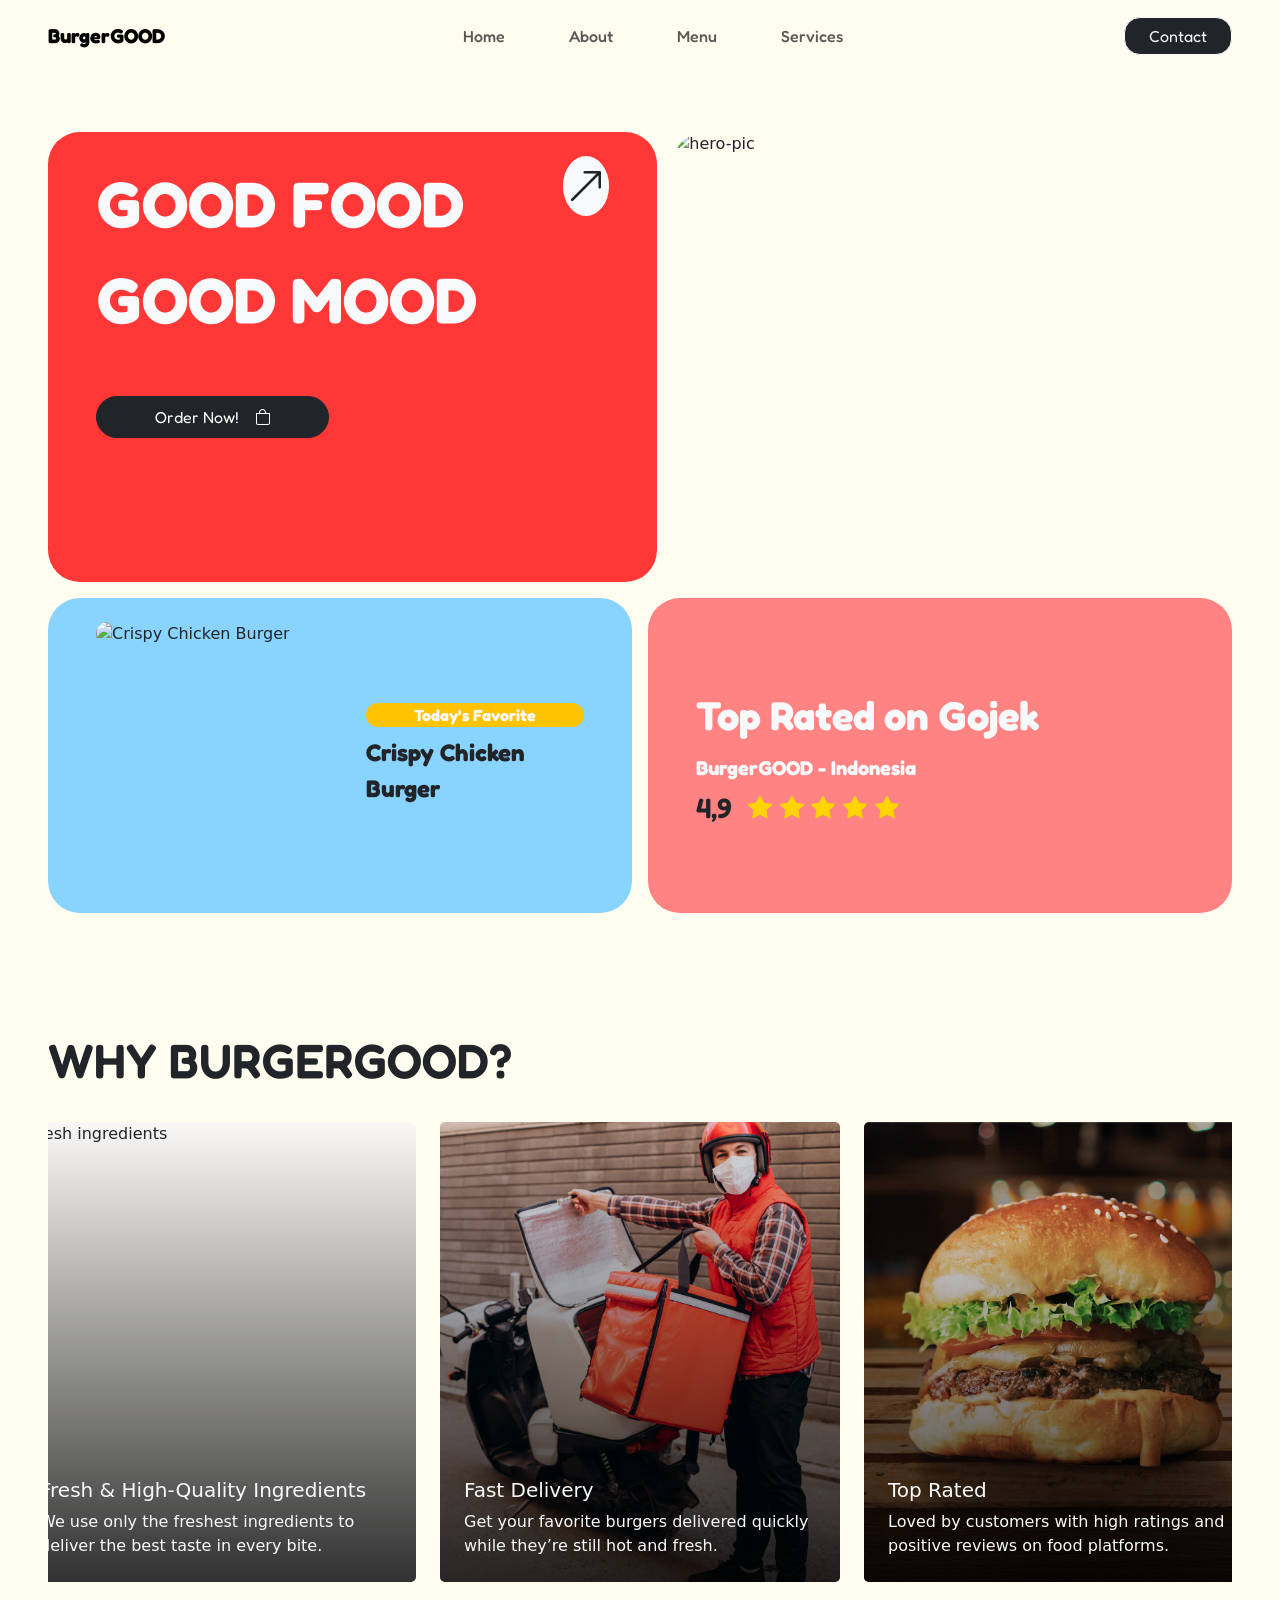
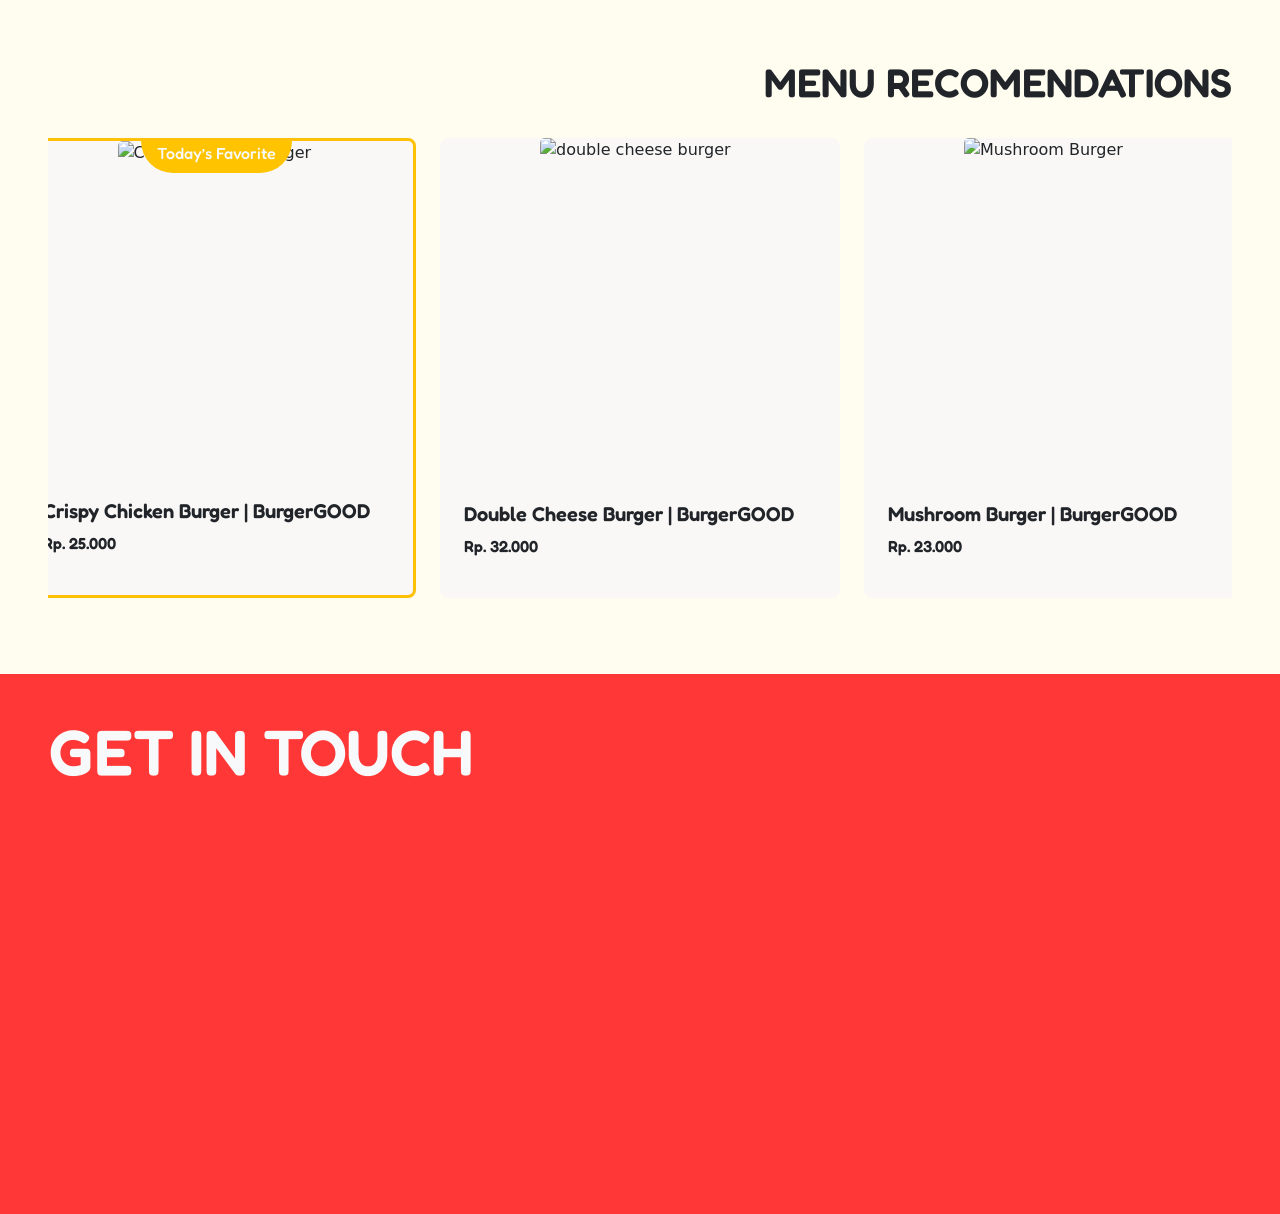
==== index.html @ fe1e9786 "first commit" ====
<!doctype html>
<html lang="en">
  <head>
    <meta charset="UTF-8" />
    <meta name="viewport" content="width=device-width, initial-scale=1.0" />
    <title>BurgerGOOD</title>
    <link rel="preconnect" href="https://fonts.googleapis.com" />
    <link rel="preconnect" href="https://fonts.gstatic.com" crossorigin />
    <link
      href="https://fonts.googleapis.com/css2?family=Fredoka:wght@300..700&display=swap"
      rel="stylesheet"
    />
    <link rel="stylesheet" href="assets/css/bootstrap.css" />
    <link rel="stylesheet" href="assets/styles.css" />
    <link rel="stylesheet" href="assets/bootstrap-icons/bootstrap-icons.css" />
  </head>
  <body class="bg-cream">
    <!-- NAV -->
    <nav class="navbar navbar-expand-lg">
      <div class="container-fluid px-4 px-lg-5 py-2">
        <a class="navbar-brand fredoka-font-bold" href="index.html"
          >BurgerGOOD</a
        >
        <button
          class="navbar-toggler"
          type="button"
          data-bs-toggle="collapse"
          data-bs-target="#navbarSupportedContent"
          aria-controls="navbarSupportedContent"
          aria-expanded="false"
          aria-label="Toggle navigation"
        >
          <span class="navbar-toggler-icon"></span>
        </button>
        <div
          class="collapse navbar-collapse fredoka-font d-lg-flex justify-content-center align-items-center"
          id="navbarSupportedContent"
        >
          <ul
            class="navbar-nav mb-2 mb-lg-0 gap-2 gap-lg-5 px-3 px-lg-0 py-3 py-lg-0"
          >
            <li class="nav-item">
              <a class="nav-link" href="#">Home</a>
            </li>
            <li class="nav-item">
              <a class="nav-link" href="#">About</a>
            </li>
            <li class="nav-item">
              <a class="nav-link" href="#">Menu</a>
            </li>
            <li class="nav-item">
              <a class="nav-link" href="#">Services</a>
            </li>
          </ul>
          <div class="fredoka-font d-lg-none">
            <button class="w-100 btn btn-dark btn-outline-light rounded-4 px-4">
              Contact
            </button>
          </div>
        </div>
        <div class="d-none d-lg-block fredoka-font">
          <button class="btn btn-dark btn-outline-light rounded-4 px-4">
            Contact
          </button>
        </div>
      </div>
    </nav>

    <!-- Hero Section -->
    <section
      class="hero-section w-100 px-4 px-lg-5 py-2 py-md-4 py-lg-0 d-flex justify-content-center align-items-center"
    >
      <div
        class="h-100 w-100 d-flex flex-column justify-content-center align-items-center gap-3"
      >
        <div
          class="h-50 w-100 d-flex justify-content-center align-items-center gap-3"
        >
          <div
            class="h-100 w-100 d-flex justify-content-center align-items-center align-items-lg-start bg-orange rounded-5 py-4 px-4 px-lg-5 fredoka-font-bold text-light"
          >
            <div class="w-100 d-flex flex-column">
              <p class="big-font m-0">GOOD FOOD</p>
              <p class="big-font m-0">GOOD MOOD</p>
              <a href="#" class="mt-5 link-underline link-underline-opacity-0">
                <button
                  class="btn btn-dark rounded-5 w-50 py-2 d-flex justify-content-center align-items-center gap-3"
                >
                  Order Now! <i class="bi bi-bag"></i>
                </button>
              </a>
            </div>
            <div class="d-lg-flex flex-column d-none" style="width: 10%">
              <span
                class="fs-1 w-100 h-25 bg-light text-dark d-flex justify-content-center align-items-center rounded-circle fw-bold"
              >
                <i class="bi bi-arrow-up-right"></i>
              </span>
            </div>
          </div>
          <div class="h-100 w-100 d-none d-md-flex d-lg-flex">
            <img
              class="w-100 h-100 object-fit-cover rounded-5"
              src="public/hero-pic.webp"
              alt="hero-pic"
            />
          </div>
        </div>

        <div
          class="w-100 d-flex justify-content-center align-items-center gap-3 flex-column flex-md-row flex-lg-row"
          style="height: 35%"
        >
          <div
            class="h-100 w-100 bg-blue rounded-5 d-flex justify-content-center align-items-center py-4 px-4 px-lg-5 gap-lg-5 gap-4"
          >
            <div class="w-50 h-100 rounded-circle">
              <img
                class="w-100 h-100 object-fit-contain rounded-5"
                src="public/Crispy Chicken Burger.png"
                alt="Crispy Chicken Burger"
              />
            </div>
            <div class="fredoka-font-bold">
              <p
                class="rounded-5 text-center fs-6 bg-gold text-light w-100 my-2"
              >
                Today’s Favorite
              </p>
              <p class="fs-lg-2 fs-4 my-2">Crispy Chicken Burger</p>
            </div>
          </div>

          <div
            class="h-100 w-100 bg-orange-50 rounded-5 d-flex flex-column justify-content-center align-items-start py-4 px-4 px-lg-5"
          >
            <p class="fredoka-font-bold fs-1 text-light my-1">
              Top Rated on Gojek
            </p>
            <p class="fredoka-font-bold fs-5 text-light my-1">
              BurgerGOOD - Indonesia
            </p>
            <div class="d-flex gap-3 align-items-center">
              <p class="fredoka-font-medium fs-3 my-0">4,9</p>
              <div class="fs-4 text-gold">
                <i class="bi bi-star-fill"></i>
                <i class="bi bi-star-fill"></i>
                <i class="bi bi-star-fill"></i>
                <i class="bi bi-star-fill"></i>
                <i class="bi bi-star-fill"></i>
              </div>
            </div>
          </div>
        </div>
      </div>
    </section>

    <!-- Features Section -->
    <section
      class="features-section w-100 px-4 px-lg-5 d-flex flex-column justify-content-start align-items-start gap-4"
      style="padding: 60px 0 60px 0"
    >
      <h2 class="fredoka-font-medium" style="font-size: 3rem">
        WHY BURGERGOOD?
      </h2>
      <!-- Card -->
      <div
        class="w-100 d-flex justify-content-lg-center align-items-lg-center gap-4 overflow-x-auto pb-3"
      >
        <div class="card border-0 bg-grey rounded-3 flex-shrink-0 card">
          <img
            src="public/fresh ingredients.webp"
            class="card-img object-fit-cover w-100 h-100"
            alt="fresh ingredients"
          />
          <div
            class="card-img-overlay justify-content-end align-items-start d-flex flex-column text-light p-4"
            style="
              background: linear-gradient(
                to top,
                rgba(0, 0, 0, 0.8),
                transparent
              );
            "
          >
            <h5 class="card-title">Fresh & High-Quality Ingredients</h5>
            <p class="card-text">
              We use only the freshest ingredients to deliver the best taste in
              every bite.
            </p>
          </div>
        </div>

        <div class="card border-0 bg-grey rounded-3 flex-shrink-0 card">
          <img
            src="public/fast delivery.jpg"
            class="card-img object-fit-cover w-100 h-100"
            alt="fast delivery"
          />
          <div
            class="card-img-overlay justify-content-end align-items-start d-flex flex-column text-light p-4"
            style="
              background: linear-gradient(
                to top,
                rgba(0, 0, 0, 0.8),
                transparent
              );
            "
          >
            <h5 class="card-title">Fast Delivery</h5>
            <p class="card-text">
              Get your favorite burgers delivered quickly while they’re still
              hot and fresh.
            </p>
          </div>
        </div>

        <div class="card border-0 bg-grey rounded-3 flex-shrink-0 card">
          <img
            src="public/top rated.jpg"
            class="card-img object-fit-cover w-100 h-100"
            alt="top rated"
          />
          <div
            class="card-img-overlay justify-content-end align-items-start d-flex flex-column text-light p-4"
            style="
              background: linear-gradient(
                to top,
                rgba(0, 0, 0, 0.8),
                transparent
              );
            "
          >
            <h5 class="card-title">Top Rated</h5>
            <p class="card-text">
              Loved by customers with high ratings and positive reviews on food
              platforms.
            </p>
          </div>
        </div>
      </div>
    </section>

    <!-- Pricing Section -->
    <section
      class="features-section w-100 px-4 px-lg-5 d-flex flex-column justify-content-start align-items-start gap-4"
      style="padding: 0 0 60px 0"
    >
      <h2 class="fredoka-font-medium text-end w-100" style="font-size: 2.5rem">
        MENU RECOMENDATIONS
      </h2>
      <!-- Card -->
      <div
        class="w-100 d-flex justify-content-lg-center align-items-lg-center gap-4 overflow-x-auto pb-3"
      >
        <div
          class="card border-warning border-3 bg-grey rounded-3 flex-shrink-0 card d-flex justify-content-center align-items-center position-relative"
        >
          <p class="rounded-bottom-5 text-center fs-6 bg-gold text-light px-3 pb-2 fredoka-font position-absolute top-0">
            Today’s Favorite
          </p>
          <img
            src="public/Crispy Chicken Burger.png"
            class="card-img object-fit-contain w-50 h-100 pb-5"
            alt="Crispy Chicken Burger"
          />
          <div
            class="card-img-overlay justify-content-end align-items-start d-flex flex-column text-dark p-4"
          >
            <h5 class="card-title fredoka-font-medium">
              Crispy Chicken Burger | BurgerGOOD
            </h5>
            <p class="fredoka-font-medium">Rp. 25.000</p>
          </div>
        </div>

        <div
          class="card border-0 bg-grey rounded-3 flex-shrink-0 card d-flex justify-content-center align-items-center"
        >
          <img
            src="public/double cheese burger.png"
            class="card-img object-fit-contain w-50 h-100 pb-5"
            alt="double cheese burger"
          />
          <div
            class="card-img-overlay justify-content-end align-items-start d-flex flex-column text-dark p-4"
          >
            <h5 class="card-title fredoka-font-medium">
              Double Cheese Burger | BurgerGOOD
            </h5>
            <p class="fredoka-font-medium">Rp. 32.000</p>
          </div>
        </div>

        <div
          class="card border-0 bg-grey rounded-3 flex-shrink-0 card d-flex justify-content-center align-items-center"
        >
          <img
            src="public/mushroom burger.png"
            class="card-img object-fit-contain w-50 h-100 pb-5"
            alt="Mushroom Burger"
          />
          <div
            class="card-img-overlay justify-content-end align-items-start d-flex flex-column text-dark p-4"
          >
            <h5 class="card-title fredoka-font-medium">
              Mushroom Burger | BurgerGOOD
            </h5>
            <p class="fredoka-font-medium">Rp. 23.000</p>
          </div>
        </div>
      </div>
    </section>

    <!-- Footer Section -->
    <section
      class="w-100 px-4 px-lg-5 py-3 d-flex flex-column justify-content-start align-items-start gap-4 bg-orange"
      style="height: 60vh"
    >
      <h2 class="fredoka-font-medium big-font text-light py-4">GET IN TOUCH</h2>
    </section>

    <script src="assets/js/bootstrap.js"></script>
  </body>
</html>
---- assets/styles.css ----
.bg-cream {
  background-color: #fffdf0;
}

.bg-orange {
  background-color: #ff3737;
}

.bg-orange-50 {
  background-color: #ff8383;
}

.bg-blue {
  background-color: #89d4ff;
}

.bg-gold {
  background-color: #ffc300;
}

.bg-grey {
  background-color: #f9f8f6;
}

.text-gold {
  color: #ffd400;
}

.big-font {
  font-size: 4rem;
}

.hero-section {
  height: 100vh;
}

.features-section {
  height: auto;
}

.card {
  width: 400px;
  height: 460px;
}

.fredoka-font-bold {
  font-family: "Fredoka", sans-serif;
  font-optical-sizing: auto;
  font-weight: 700;
  font-style: normal;
  font-variation-settings: "wdth" 100;
}

.fredoka-font-medium {
  font-family: "Fredoka", sans-serif;
  font-optical-sizing: auto;
  font-weight: 600;
  font-style: normal;
  font-variation-settings: "wdth" 100;
}

.fredoka-font {
  font-family: "Fredoka", sans-serif;
  font-optical-sizing: auto;
  font-weight: 500;
  font-style: normal;
  font-variation-settings: "wdth" 100;
}

@media (width <= 48rem) {
  .big-font {
    font-size: 2.8rem;
  }

  .hero-section {
    height: auto;
  }

  .features-section {
    height: auto;
  }

  .card {
    width: 280px;
    height: 350px;
  }
}

@media (width <= 64rem) {
  .big-font {
    font-size: 2.8rem;
  }

  .hero-section {
    height: auto;
  }

  .features-section {
    height: auto;
  }

  .card {
    width: 280px;
    height: 350px;
  }
}
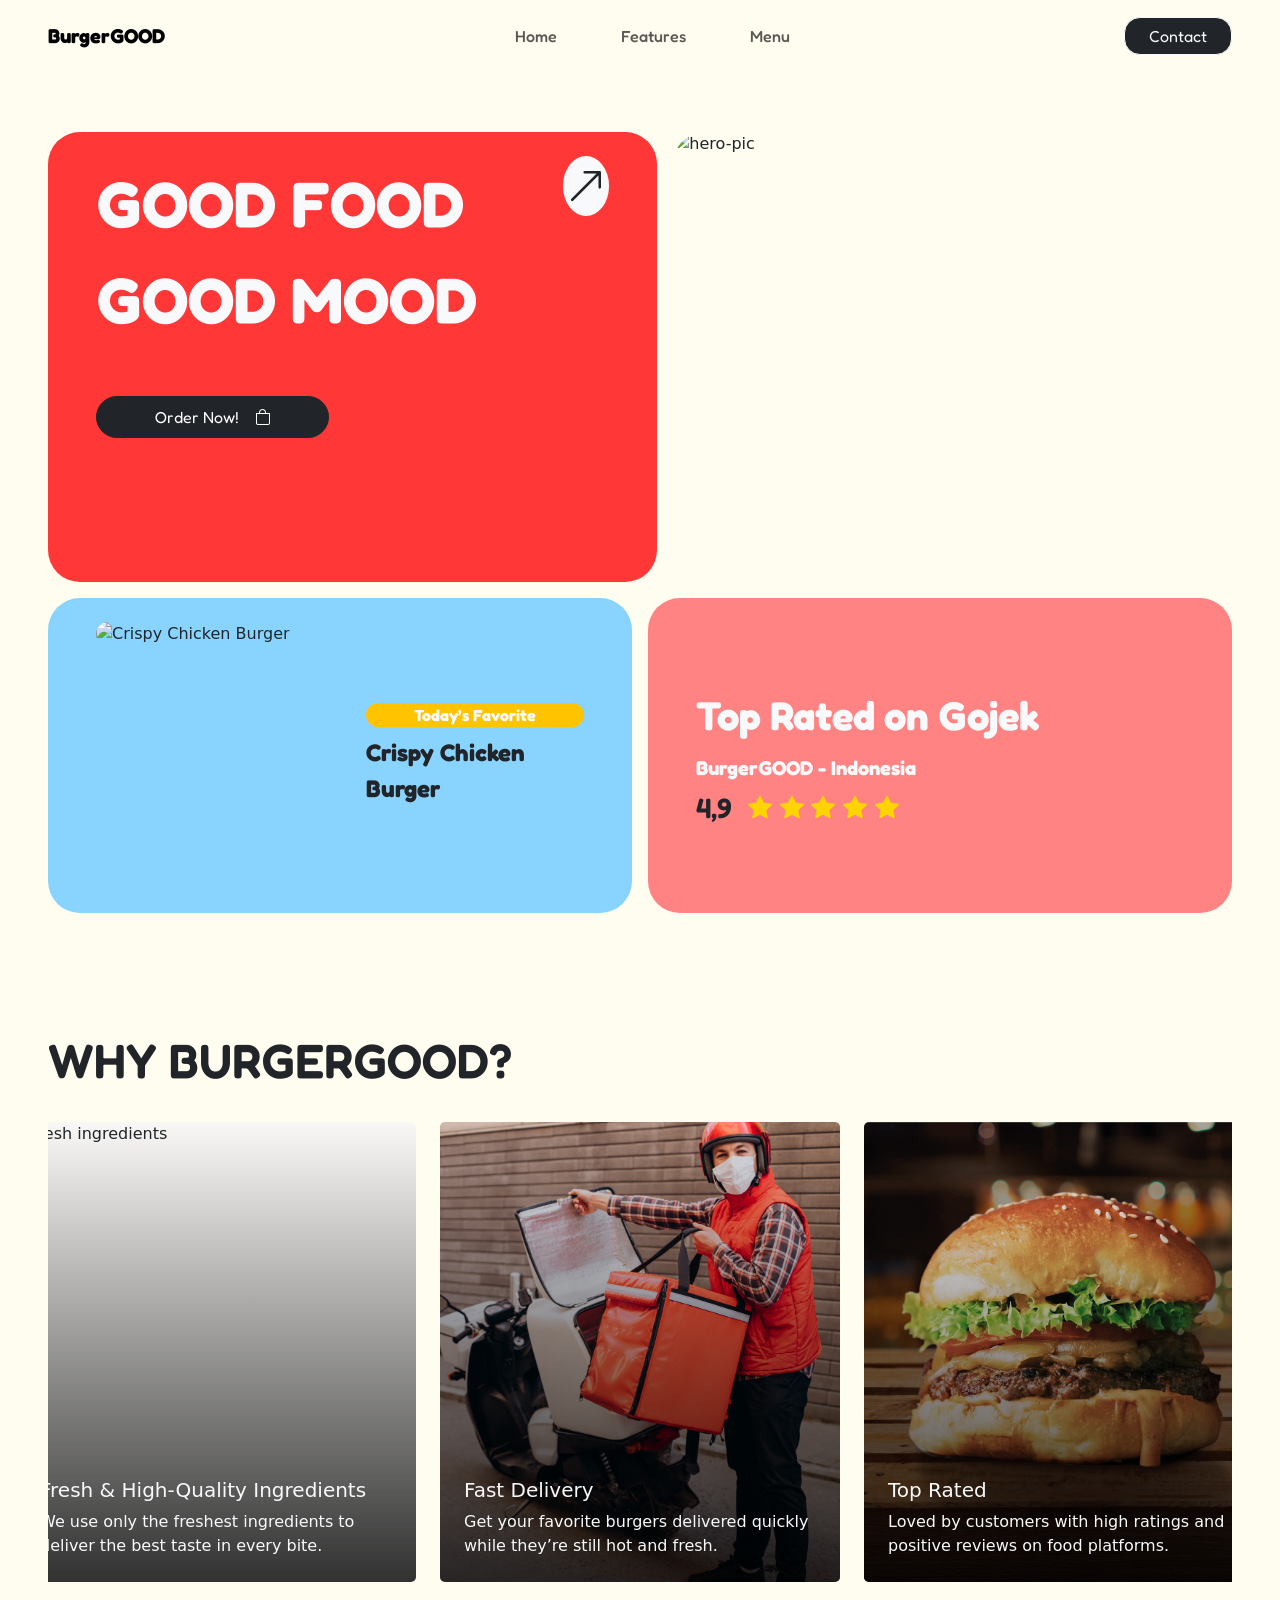
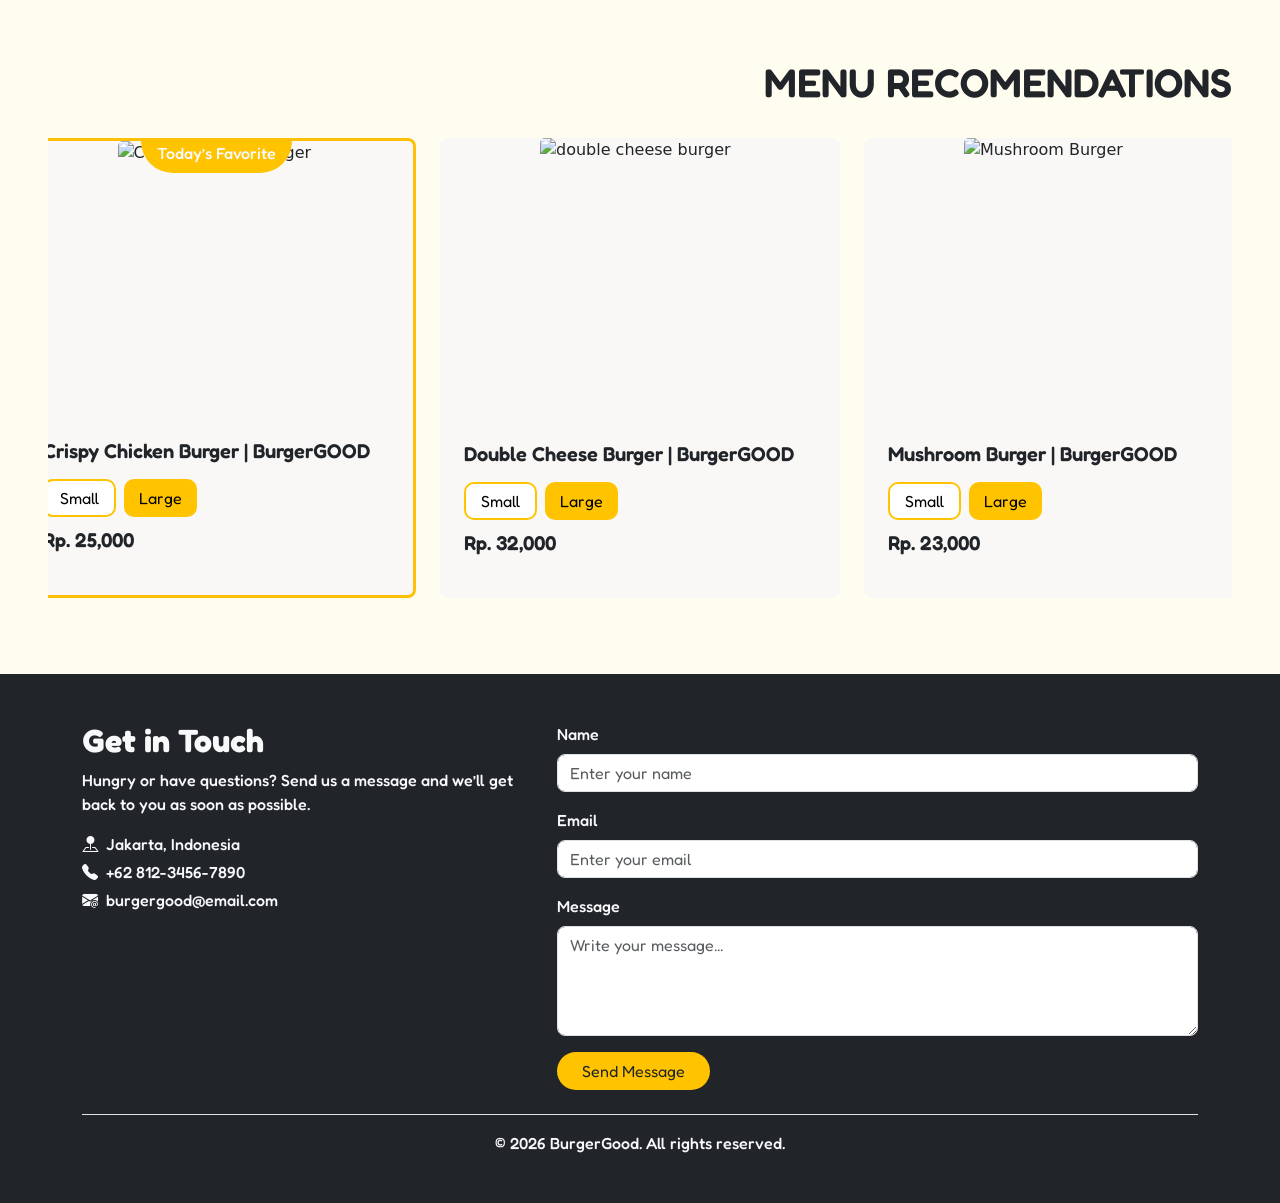
==== commit 96a19eb4: "final" ====
--- a/index.html
+++ b/index.html
@@ -3,7 +3,7 @@
   <head>
     <meta charset="UTF-8" />
     <meta name="viewport" content="width=device-width, initial-scale=1.0" />
-    <title>BurgerGOOD</title>
+    <title>BurgerGOOD | Indonesia</title>
     <link rel="preconnect" href="https://fonts.googleapis.com" />
     <link rel="preconnect" href="https://fonts.gstatic.com" crossorigin />
     <link
@@ -13,8 +13,23 @@
     <link rel="stylesheet" href="assets/css/bootstrap.css" />
     <link rel="stylesheet" href="assets/styles.css" />
     <link rel="stylesheet" href="assets/bootstrap-icons/bootstrap-icons.css" />
+    <link rel="icon" href="/public/logo.png">
   </head>
   <body class="bg-cream">
+    <!-- Alert -->
+    <div class="position-fixed z-3 alert-main end-0 top-0">
+      <div class="p-2">
+        <div
+          id="alert-mail"
+          class="alert alert-success d-none justify-content-center align-items-center gap-3"
+          role="alert"
+        >
+          <i class="bi bi-check-circle-fill"></i>
+          <p class="my-0">Message sent successfully!</p>
+        </div>
+      </div>
+    </div>
+
     <!-- NAV -->
     <nav class="navbar navbar-expand-lg">
       <div class="container-fluid px-4 px-lg-5 py-2">
@@ -40,34 +55,38 @@
             class="navbar-nav mb-2 mb-lg-0 gap-2 gap-lg-5 px-3 px-lg-0 py-3 py-lg-0"
           >
             <li class="nav-item">
-              <a class="nav-link" href="#">Home</a>
+              <a class="nav-link" href="#home">Home</a>
             </li>
             <li class="nav-item">
-              <a class="nav-link" href="#">About</a>
+              <a class="nav-link" href="#features">Features</a>
             </li>
             <li class="nav-item">
-              <a class="nav-link" href="#">Menu</a>
-            </li>
-            <li class="nav-item">
-              <a class="nav-link" href="#">Services</a>
+              <a class="nav-link" href="#menu">Menu</a>
             </li>
           </ul>
           <div class="fredoka-font d-lg-none">
-            <button class="w-100 btn btn-dark btn-outline-light rounded-4 px-4">
+            <a href="#contact">
+              <button
+                class="w-100 btn btn-dark btn-outline-light rounded-4 px-4"
+              >
+                Contact
+              </button>
+            </a>
+          </div>
+        </div>
+        <div class="d-none d-lg-block fredoka-font">
+          <a href="#contact">
+            <button class="btn btn-dark btn-outline-light rounded-4 px-4">
               Contact
             </button>
-          </div>
-        </div>
-        <div class="d-none d-lg-block fredoka-font">
-          <button class="btn btn-dark btn-outline-light rounded-4 px-4">
-            Contact
-          </button>
+          </a>
         </div>
       </div>
     </nav>
 
     <!-- Hero Section -->
     <section
+      id="home"
       class="hero-section w-100 px-4 px-lg-5 py-2 py-md-4 py-lg-0 d-flex justify-content-center align-items-center"
     >
       <div
@@ -117,7 +136,7 @@
             <div class="w-50 h-100 rounded-circle">
               <img
                 class="w-100 h-100 object-fit-contain rounded-5"
-                src="public/Crispy Chicken Burger.png"
+                src="public/Crispy-Chicken-Burger.png"
                 alt="Crispy Chicken Burger"
               />
             </div>
@@ -157,6 +176,7 @@
 
     <!-- Features Section -->
     <section
+      id="features"
       class="features-section w-100 px-4 px-lg-5 d-flex flex-column justify-content-start align-items-start gap-4"
       style="padding: 60px 0 60px 0"
     >
@@ -169,7 +189,7 @@
       >
         <div class="card border-0 bg-grey rounded-3 flex-shrink-0 card">
           <img
-            src="public/fresh ingredients.webp"
+            src="public/fresh-ingredients.webp"
             class="card-img object-fit-cover w-100 h-100"
             alt="fresh ingredients"
           />
@@ -193,7 +213,7 @@
 
         <div class="card border-0 bg-grey rounded-3 flex-shrink-0 card">
           <img
-            src="public/fast delivery.jpg"
+            src="public/fast-delivery.jpg"
             class="card-img object-fit-cover w-100 h-100"
             alt="fast delivery"
           />
@@ -217,7 +237,7 @@
 
         <div class="card border-0 bg-grey rounded-3 flex-shrink-0 card">
           <img
-            src="public/top rated.jpg"
+            src="public/top-rated.jpg"
             class="card-img object-fit-cover w-100 h-100"
             alt="top rated"
           />
@@ -243,6 +263,7 @@
 
     <!-- Pricing Section -->
     <section
+      id="menu"
       class="features-section w-100 px-4 px-lg-5 d-flex flex-column justify-content-start align-items-start gap-4"
       style="padding: 0 0 60px 0"
     >
@@ -254,14 +275,17 @@
         class="w-100 d-flex justify-content-lg-center align-items-lg-center gap-4 overflow-x-auto pb-3"
       >
         <div
-          class="card border-warning border-3 bg-grey rounded-3 flex-shrink-0 card d-flex justify-content-center align-items-center position-relative"
-        >
-          <p class="rounded-bottom-5 text-center fs-6 bg-gold text-light px-3 pb-2 fredoka-font position-absolute top-0">
+          class="card border-warning border-3 bg-grey rounded-3 flex-shrink-0 card d-flex justify-content-center align-items-center position-relative menu-card"
+        >
+          <p
+            class="rounded-bottom-5 text-center fs-6 bg-gold text-light px-3 pb-2 fredoka-font position-absolute top-0"
+          >
             Today’s Favorite
           </p>
           <img
-            src="public/Crispy Chicken Burger.png"
-            class="card-img object-fit-contain w-50 h-100 pb-5"
+            src="public/Crispy-Chicken-Burger.png"
+            class="card-img object-fit-contain w-50 h-100"
+            style="padding: 0 0 120px 0"
             alt="Crispy Chicken Burger"
           />
           <div
@@ -270,16 +294,31 @@
             <h5 class="card-title fredoka-font-medium">
               Crispy Chicken Burger | BurgerGOOD
             </h5>
-            <p class="fredoka-font-medium">Rp. 25.000</p>
-          </div>
-        </div>
-
-        <div
-          class="card border-0 bg-grey rounded-3 flex-shrink-0 card d-flex justify-content-center align-items-center"
-        >
-          <img
-            src="public/double cheese burger.png"
-            class="card-img object-fit-contain w-50 h-100 pb-5"
+            <div class="my-2 d-flex gap-2 fredoka-font">
+              <button
+                class="btn-active btn-small"
+                onclick="setPrice('small', 'Crispy Chicken Burger', this)"
+              >
+                Small
+              </button>
+              <button
+                class="btn-unactive btn-large"
+                onclick="setPrice('large', 'Crispy Chicken Burger', this)"
+              >
+                Large
+              </button>
+            </div>
+            <p class="fredoka-font-medium price fs-5">Rp. 25,000</p>
+          </div>
+        </div>
+
+        <div
+          class="card border-0 bg-grey rounded-3 flex-shrink-0 card d-flex justify-content-center align-items-center menu-card"
+        >
+          <img
+            src="public/double-cheese-burger.png"
+            class="card-img object-fit-contain w-50 h-100"
+            style="padding: 0 0 120px 0"
             alt="double cheese burger"
           />
           <div
@@ -288,16 +327,31 @@
             <h5 class="card-title fredoka-font-medium">
               Double Cheese Burger | BurgerGOOD
             </h5>
-            <p class="fredoka-font-medium">Rp. 32.000</p>
-          </div>
-        </div>
-
-        <div
-          class="card border-0 bg-grey rounded-3 flex-shrink-0 card d-flex justify-content-center align-items-center"
-        >
-          <img
-            src="public/mushroom burger.png"
-            class="card-img object-fit-contain w-50 h-100 pb-5"
+            <div class="my-2 d-flex gap-2 fredoka-font">
+              <button
+                class="btn-active btn-small"
+                onclick="setPrice('small', 'Double Cheese Burger', this)"
+              >
+                Small
+              </button>
+              <button
+                class="btn-unactive btn-large"
+                onclick="setPrice('large', 'Double Cheese Burger', this)"
+              >
+                Large
+              </button>
+            </div>
+            <p class="fredoka-font-medium price fs-5">Rp. 32,000</p>
+          </div>
+        </div>
+
+        <div
+          class="card border-0 bg-grey rounded-3 flex-shrink-0 card d-flex justify-content-center align-items-center menu-card"
+        >
+          <img
+            src="public/mushroom-burger.png"
+            class="card-img object-fit-contain w-50 h-100"
+            style="padding: 0 0 120px 0"
             alt="Mushroom Burger"
           />
           <div
@@ -306,19 +360,103 @@
             <h5 class="card-title fredoka-font-medium">
               Mushroom Burger | BurgerGOOD
             </h5>
-            <p class="fredoka-font-medium">Rp. 23.000</p>
+            <div class="my-2 d-flex gap-2 fredoka-font">
+              <button
+                class="btn-active btn-small"
+                onclick="setPrice('small', 'Mushroom Burger', this)"
+              >
+                Small
+              </button>
+              <button
+                class="btn-unactive btn-large"
+                onclick="setPrice('large', 'Mushroom Burger', this)"
+              >
+                Large
+              </button>
+            </div>
+            <p class="fredoka-font-medium price fs-5">Rp. 23,000</p>
           </div>
         </div>
       </div>
     </section>
 
     <!-- Footer Section -->
-    <section
-      class="w-100 px-4 px-lg-5 py-3 d-flex flex-column justify-content-start align-items-start gap-4 bg-orange"
-      style="height: 60vh"
+    <footer
+      id="contact"
+      class="bg-dark text-light py-5 px-4 px-lg-5 fredoka-font"
     >
-      <h2 class="fredoka-font-medium big-font text-light py-4">GET IN TOUCH</h2>
-    </section>
+      <div class="container">
+        <div class="row g-4">
+          <div class="col-lg-5">
+            <h3 class="fredoka-font-bold" style="font-size: 2rem">
+              Get in Touch
+            </h3>
+            <p>
+              Hungry or have questions? Send us a message and we’ll get back to
+              you as soon as possible.
+            </p>
+            <p class="mb-1 d-flex gap-2 align-items-center">
+              <i class="bi bi-pin-map-fill"></i> Jakarta, Indonesia
+            </p>
+            <p class="mb-1 d-flex gap-2 align-items-center">
+              <i class="bi bi-telephone-fill"></i> +62 812-3456-7890
+            </p>
+            <p class="d-flex gap-2 align-items-center">
+              <i class="bi bi-envelope-at-fill"></i> burgergood@email.com
+            </p>
+          </div>
+
+          <div class="col-lg-7">
+            <form onsubmit="sendMail()">
+              <div class="mb-3">
+                <label class="form-label">Name</label>
+                <input
+                  id="name"
+                  type="text"
+                  class="form-control rounded-3"
+                  placeholder="Enter your name"
+                />
+                <div class="invalid-feedback">Please fill your name!</div>
+              </div>
+
+              <div class="mb-3">
+                <label class="form-label">Email</label>
+                <input
+                  id="email"
+                  type="text"
+                  class="form-control rounded-3"
+                  placeholder="Enter your email"
+                />
+                <div id="validateEmail" class="invalid-feedback">
+                  Please fill your email!
+                </div>
+              </div>
+
+              <div class="mb-3">
+                <label class="form-label">Message</label>
+                <textarea
+                  id="message"
+                  class="form-control rounded-3"
+                  rows="4"
+                  placeholder="Write your message..."
+                ></textarea>
+                <div class="invalid-feedback">Please fill your message!</div>
+              </div>
+
+              <button type="submit" class="btn bg-gold rounded-5 px-4">
+                Send Message
+              </button>
+            </form>
+          </div>
+        </div>
+
+        <div class="text-center mt-4 pt-3 border-top">
+          <p class="mb-0">&copy; 2026 BurgerGood. All rights reserved.</p>
+        </div>
+      </div>
+    </footer>
+
+    <script src="assets/script.js"></script>
 
     <script src="assets/js/bootstrap.js"></script>
   </body>
--- a/assets/styles.css
+++ b/assets/styles.css
@@ -1,3 +1,7 @@
+* {
+  scroll-behavior: smooth;
+}
+
 .bg-cream {
   background-color: #fffdf0;
 }
@@ -43,6 +47,32 @@
   height: 460px;
 }
 
+.btn-active {
+  background-color: #ffffff;
+  border: 2px solid #ffc300;
+  padding: 5px 15px 5px 15px;
+  border-radius: 10px;
+}
+
+.btn-active:hover {
+  background-color: #ebebeb;
+}
+
+.btn-unactive {
+  background-color: #ffc300;
+  padding: 5px 15px 5px 15px;
+  border-radius: 10px;
+  border: none;
+}
+
+.btn-unactive:hover {
+  background-color: #ecb500;
+}
+
+.alert-main {
+  width: 25%;
+}
+
 .fredoka-font-bold {
   font-family: "Fredoka", sans-serif;
   font-optical-sizing: auto;
@@ -84,6 +114,10 @@
     width: 280px;
     height: 350px;
   }
+
+  .alert-main {
+    width: 100%;
+  }
 }
 
 @media (width <= 64rem) {
@@ -101,6 +135,10 @@
 
   .card {
     width: 280px;
-    height: 350px;
+    height: 400px;
+  }
+
+  .alert-main {
+    width: 100%;
   }
 }
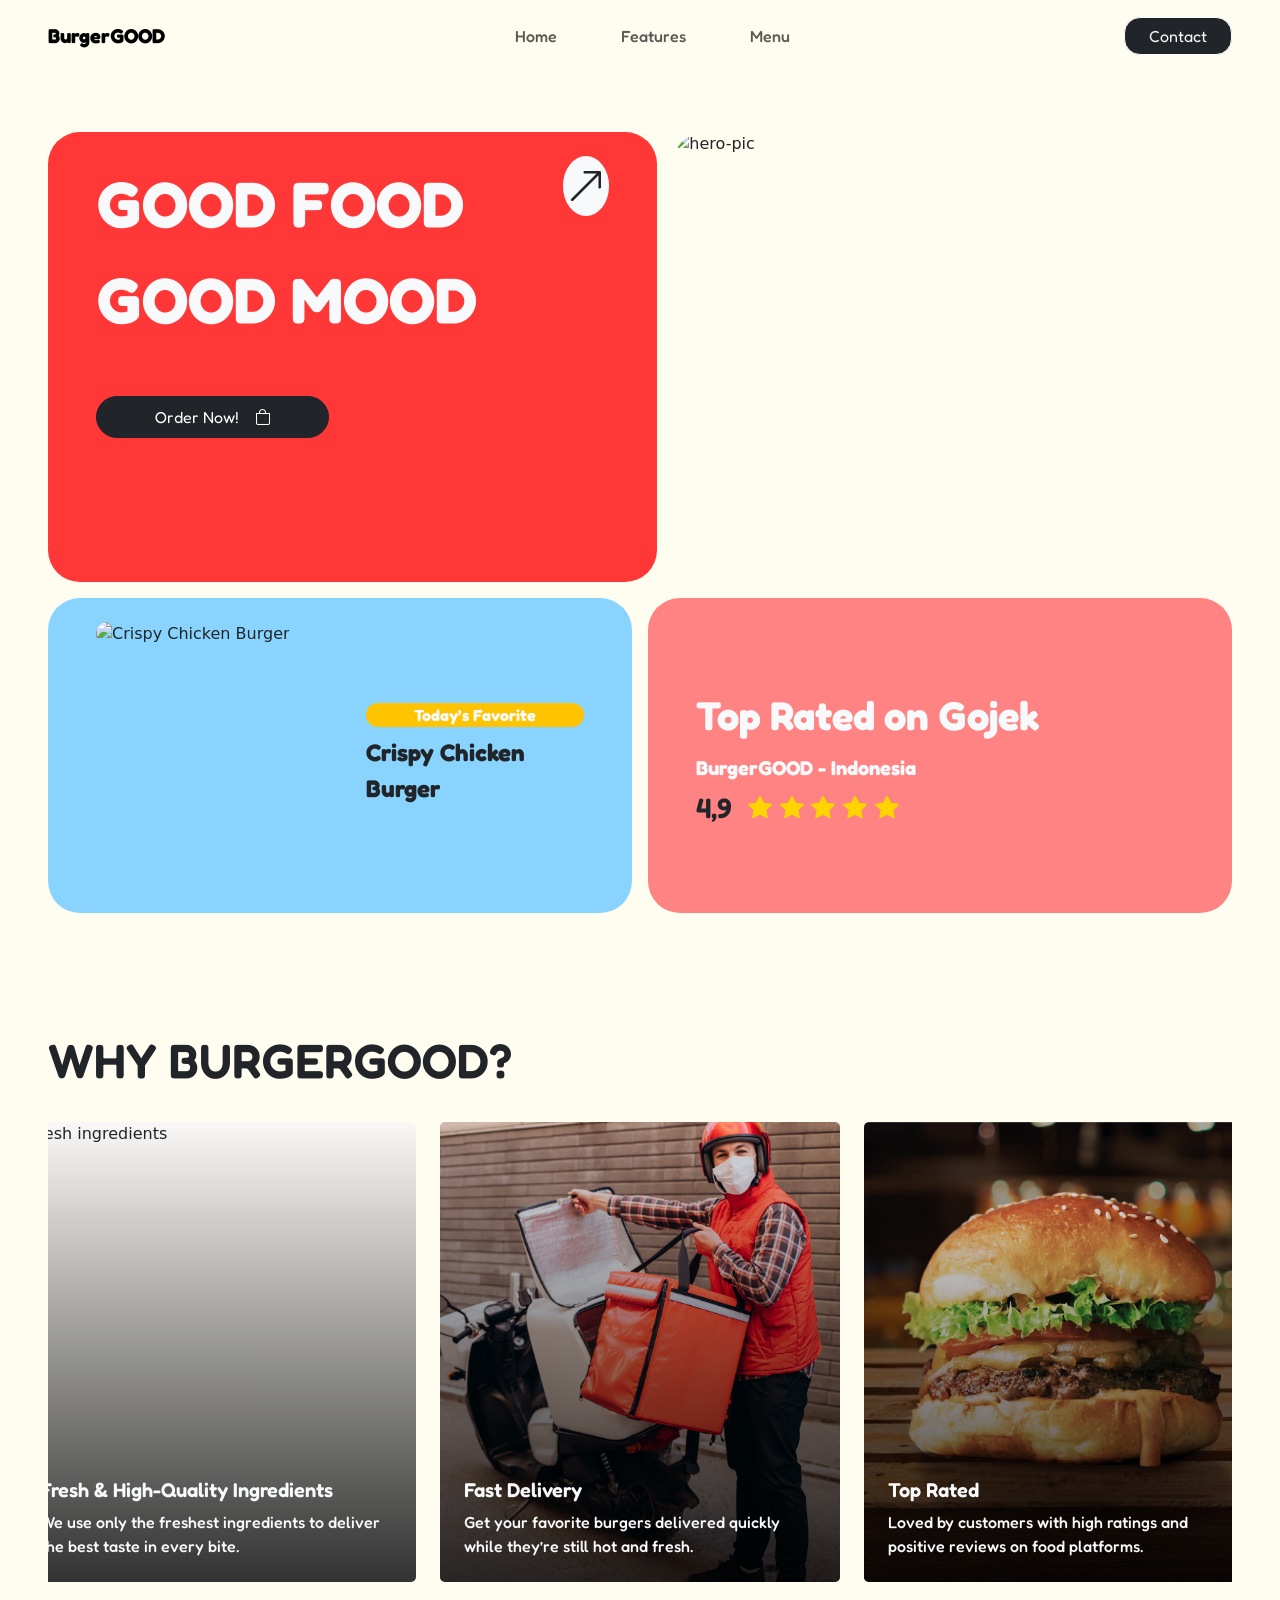
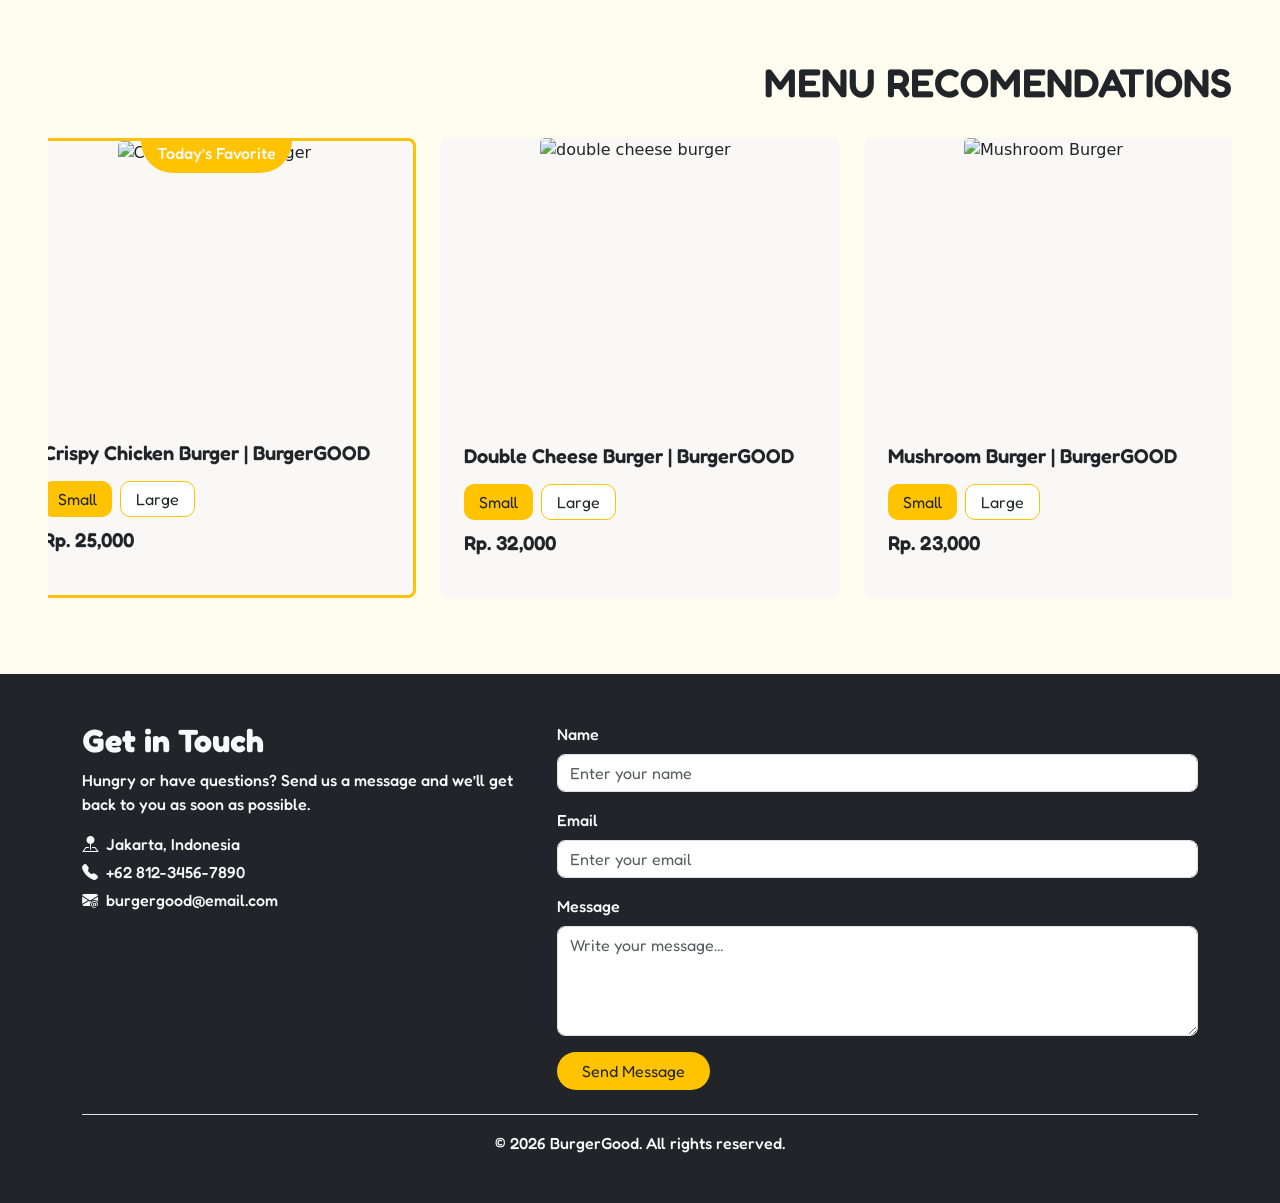
==== commit 2ac3e0eb: "feat: menu" ====
--- a/index.html
+++ b/index.html
@@ -13,7 +13,7 @@
     <link rel="stylesheet" href="assets/css/bootstrap.css" />
     <link rel="stylesheet" href="assets/styles.css" />
     <link rel="stylesheet" href="assets/bootstrap-icons/bootstrap-icons.css" />
-    <link rel="icon" href="/public/logo.png">
+    <link rel="icon" href="/public/logo.png" />
   </head>
   <body class="bg-cream">
     <!-- Alert -->
@@ -101,7 +101,7 @@
             <div class="w-100 d-flex flex-column">
               <p class="big-font m-0">GOOD FOOD</p>
               <p class="big-font m-0">GOOD MOOD</p>
-              <a href="#" class="mt-5 link-underline link-underline-opacity-0">
+              <a href="order-type.html" class="mt-5 link-underline link-underline-opacity-0">
                 <button
                   class="btn btn-dark rounded-5 w-50 py-2 d-flex justify-content-center align-items-center gap-3"
                 >
@@ -203,8 +203,8 @@
               );
             "
           >
-            <h5 class="card-title">Fresh & High-Quality Ingredients</h5>
-            <p class="card-text">
+            <h5 class="card-title fredoka-font-medium">Fresh & High-Quality Ingredients</h5>
+            <p class="card-text fredoka-font">
               We use only the freshest ingredients to deliver the best taste in
               every bite.
             </p>
@@ -227,8 +227,8 @@
               );
             "
           >
-            <h5 class="card-title">Fast Delivery</h5>
-            <p class="card-text">
+            <h5 class="card-title fredoka-font-medium">Fast Delivery</h5>
+            <p class="card-text fredoka-font">
               Get your favorite burgers delivered quickly while they’re still
               hot and fresh.
             </p>
@@ -251,8 +251,8 @@
               );
             "
           >
-            <h5 class="card-title">Top Rated</h5>
-            <p class="card-text">
+            <h5 class="card-title fredoka-font-medium">Top Rated</h5>
+            <p class="card-text fredoka-font">
               Loved by customers with high ratings and positive reviews on food
               platforms.
             </p>
@@ -296,13 +296,13 @@
             </h5>
             <div class="my-2 d-flex gap-2 fredoka-font">
               <button
-                class="btn-active btn-small"
+                class="btn-active btn-small text-dark"
                 onclick="setPrice('small', 'Crispy Chicken Burger', this)"
               >
                 Small
               </button>
               <button
-                class="btn-unactive btn-large"
+                class="btn-unactive btn-large text-dark"
                 onclick="setPrice('large', 'Crispy Chicken Burger', this)"
               >
                 Large
@@ -329,13 +329,13 @@
             </h5>
             <div class="my-2 d-flex gap-2 fredoka-font">
               <button
-                class="btn-active btn-small"
+                class="btn-active btn-small text-dark"
                 onclick="setPrice('small', 'Double Cheese Burger', this)"
               >
                 Small
               </button>
               <button
-                class="btn-unactive btn-large"
+                class="btn-unactive btn-large text-dark"
                 onclick="setPrice('large', 'Double Cheese Burger', this)"
               >
                 Large
@@ -362,13 +362,13 @@
             </h5>
             <div class="my-2 d-flex gap-2 fredoka-font">
               <button
-                class="btn-active btn-small"
+                class="btn-active btn-small text-dark"
                 onclick="setPrice('small', 'Mushroom Burger', this)"
               >
                 Small
               </button>
               <button
-                class="btn-unactive btn-large"
+                class="btn-unactive btn-large text-dark"
                 onclick="setPrice('large', 'Mushroom Burger', this)"
               >
                 Large
--- a/assets/styles.css
+++ b/assets/styles.css
@@ -34,43 +34,45 @@
   font-size: 4rem;
 }
 
-.hero-section {
-  height: 100vh;
-}
-
-.features-section {
-  height: auto;
-}
-
 .card {
   width: 400px;
   height: 460px;
 }
 
 .btn-active {
-  background-color: #ffffff;
-  border: 2px solid #ffc300;
-  padding: 5px 15px 5px 15px;
-  border-radius: 10px;
-}
-
-.btn-active:hover {
-  background-color: #ebebeb;
-}
-
-.btn-unactive {
   background-color: #ffc300;
   padding: 5px 15px 5px 15px;
   border-radius: 10px;
   border: none;
 }
 
+.btn-active:hover {
+  background-color: #ecb500;
+}
+
+.btn-unactive {
+  background-color: #ffffff;
+  border: 1px solid #ffc300;
+  padding: 5px 15px 5px 15px;
+  border-radius: 10px;
+}
+
 .btn-unactive:hover {
-  background-color: #ecb500;
+  background-color: #ebebeb;
 }
 
 .alert-main {
   width: 25%;
+}
+
+.form-check-input:checked {
+  background-color: #ffc300;
+  border-color: #d97706;
+}
+
+.form-check-input:focus {
+  border-color: #d97706;
+  box-shadow: 0 0 0 0.2rem rgba(217, 119, 6, 0.25);
 }
 
 .fredoka-font-bold {
@@ -97,6 +99,24 @@
   font-variation-settings: "wdth" 100;
 }
 
+/* Main menu */
+.hero-section {
+  height: 100vh;
+}
+
+.features-section {
+  height: auto;
+}
+
+/* Menu */
+.hero-menu {
+  height: 40vh;
+}
+
+.bar-menu {
+  width: 50%;
+}
+
 @media (width <= 48rem) {
   .big-font {
     font-size: 2.8rem;
@@ -116,6 +136,14 @@
   }
 
   .alert-main {
+    width: 100%;
+  }
+
+  .hero-menu {
+    height: 30%;
+  }
+
+  .bar-menu {
     width: 100%;
   }
 }
@@ -141,4 +169,12 @@
   .alert-main {
     width: 100%;
   }
+
+  .hero-menu {
+    height: 30%;
+  }
+
+  .bar-menu {
+    width: 100%;
+  }
 }
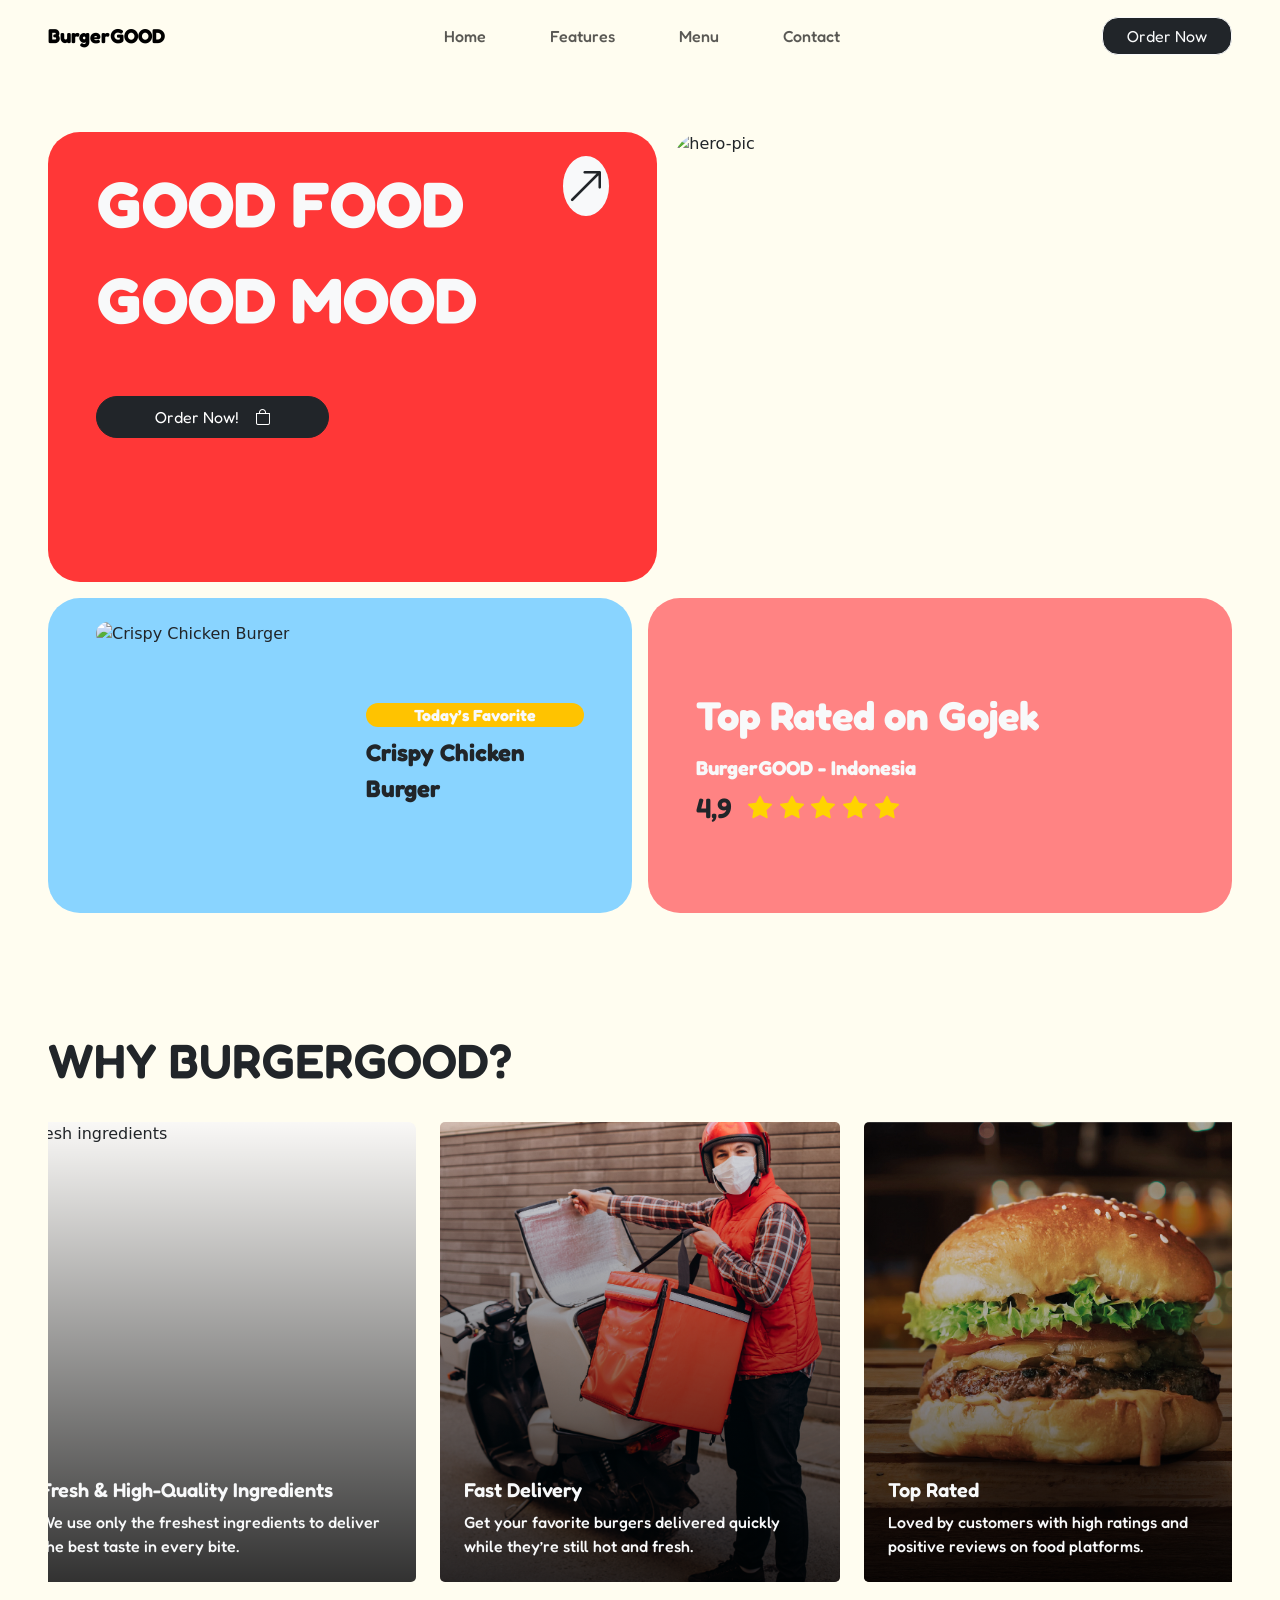
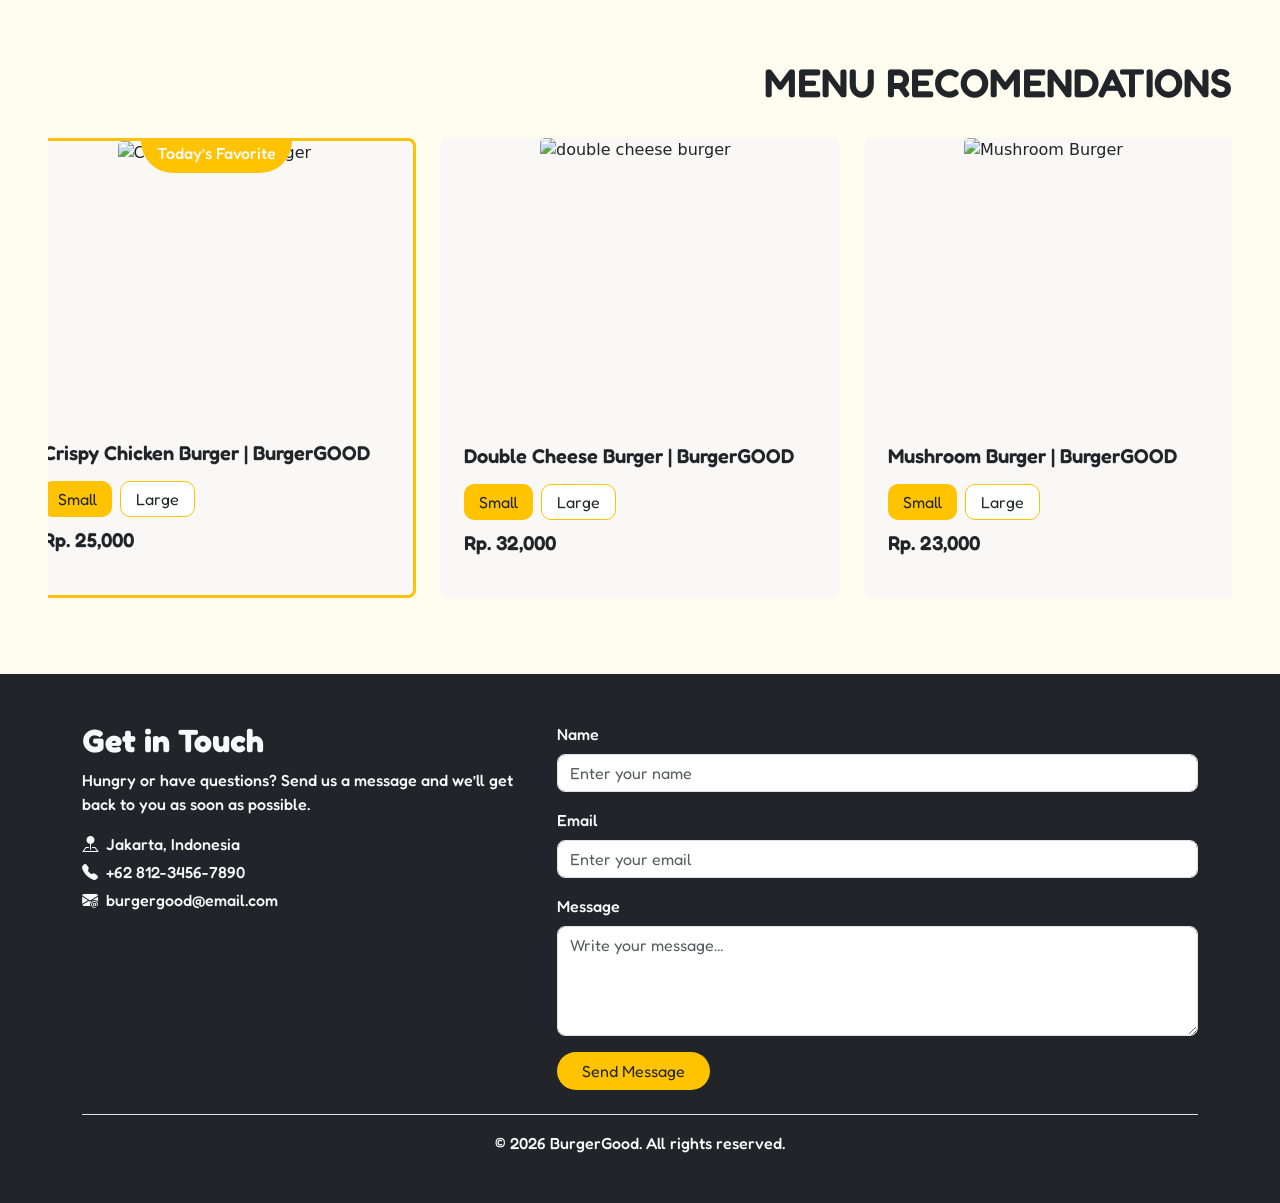
==== commit 9a933f0e: "feat: admin and kasir" ====
--- a/index.html
+++ b/index.html
@@ -13,7 +13,7 @@
     <link rel="stylesheet" href="assets/css/bootstrap.css" />
     <link rel="stylesheet" href="assets/styles.css" />
     <link rel="stylesheet" href="assets/bootstrap-icons/bootstrap-icons.css" />
-    <link rel="icon" href="/public/logo.png" />
+    <link rel="icon" href="public/logo.png" />
   </head>
   <body class="bg-cream">
     <!-- Alert -->
@@ -63,21 +63,24 @@
             <li class="nav-item">
               <a class="nav-link" href="#menu">Menu</a>
             </li>
+            <li class="nav-item">
+              <a class="nav-link" href="#contact">Contact</a>
+            </li>
           </ul>
           <div class="fredoka-font d-lg-none">
-            <a href="#contact">
+            <a href="menu.html">
               <button
                 class="w-100 btn btn-dark btn-outline-light rounded-4 px-4"
               >
-                Contact
+                Order Now
               </button>
             </a>
           </div>
         </div>
         <div class="d-none d-lg-block fredoka-font">
-          <a href="#contact">
+          <a href="menu.html">
             <button class="btn btn-dark btn-outline-light rounded-4 px-4">
-              Contact
+              Order Now
             </button>
           </a>
         </div>
@@ -101,7 +104,7 @@
             <div class="w-100 d-flex flex-column">
               <p class="big-font m-0">GOOD FOOD</p>
               <p class="big-font m-0">GOOD MOOD</p>
-              <a href="order-type.html" class="mt-5 link-underline link-underline-opacity-0">
+              <a href="menu.html" class="mt-5 link-underline link-underline-opacity-0">
                 <button
                   class="btn btn-dark rounded-5 w-50 py-2 d-flex justify-content-center align-items-center gap-3"
                 >
--- a/assets/styles.css
+++ b/assets/styles.css
@@ -55,6 +55,11 @@
   border: 1px solid #ffc300;
   padding: 5px 15px 5px 15px;
   border-radius: 10px;
+}
+
+.btn-unactive:focus {
+  border: 1px solid #ffc300;
+  background-color: #ffffff;
 }
 
 .btn-unactive:hover {
@@ -110,10 +115,23 @@
 
 /* Menu */
 .hero-menu {
-  height: 40vh;
+  height: auto;
 }
 
 .bar-menu {
+  width: 50%;
+}
+
+/* auth */
+.login-section {
+  height: 100vh;
+}
+
+.logo-section {
+  height: 100vh;
+}
+
+.form-input {
   width: 50%;
 }
 
@@ -140,10 +158,22 @@
   }
 
   .hero-menu {
-    height: 30%;
+    height: 150px;
   }
 
   .bar-menu {
+    width: 100%;
+  }
+
+  .login-section {
+    height: auto;
+  }
+
+  .logo-section {
+    height: auto;
+  }
+
+  .form-input {
     width: 100%;
   }
 }
@@ -171,10 +201,22 @@
   }
 
   .hero-menu {
-    height: 30%;
+    height: 150px;
   }
 
   .bar-menu {
     width: 100%;
   }
-}
+
+  .login-section {
+    height: 100vh;
+  }
+
+  .logo-section {
+    height: auto;
+  }
+
+  .form-input {
+    width: 100%;
+  }
+}
